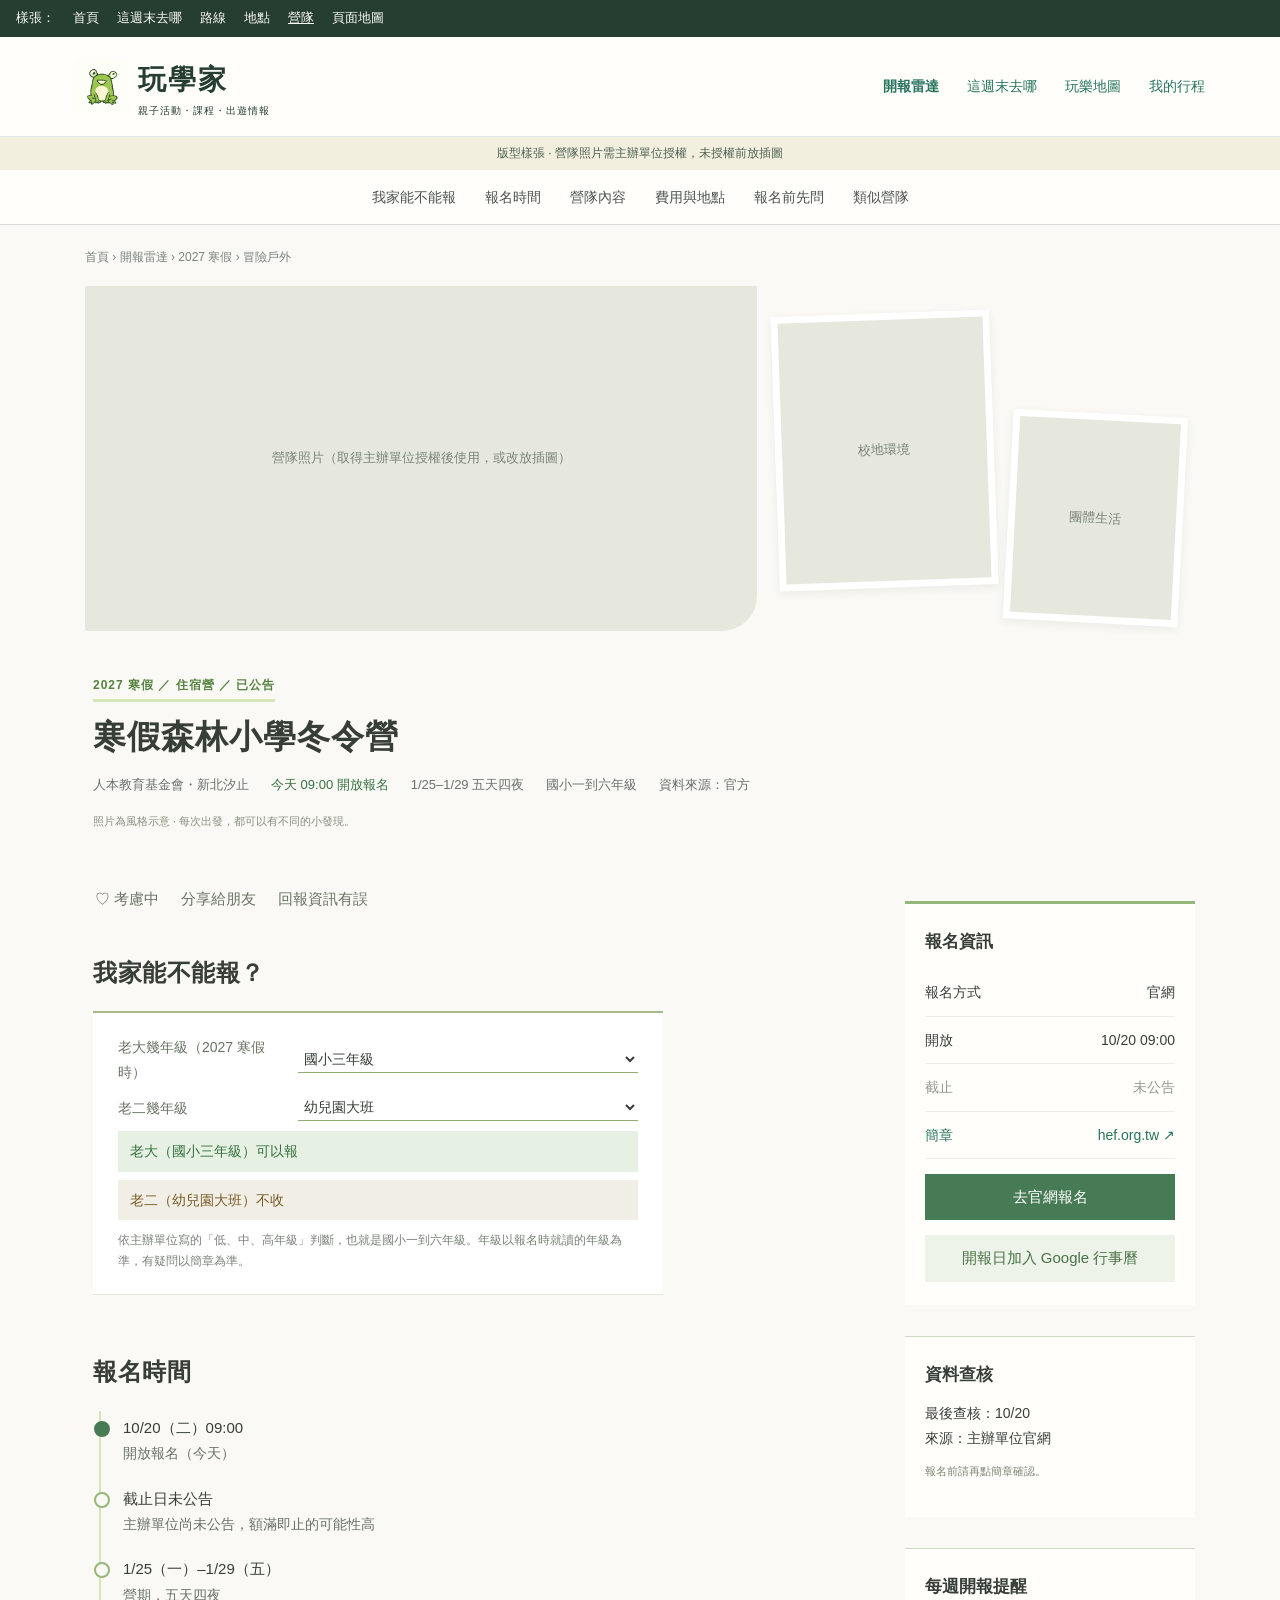
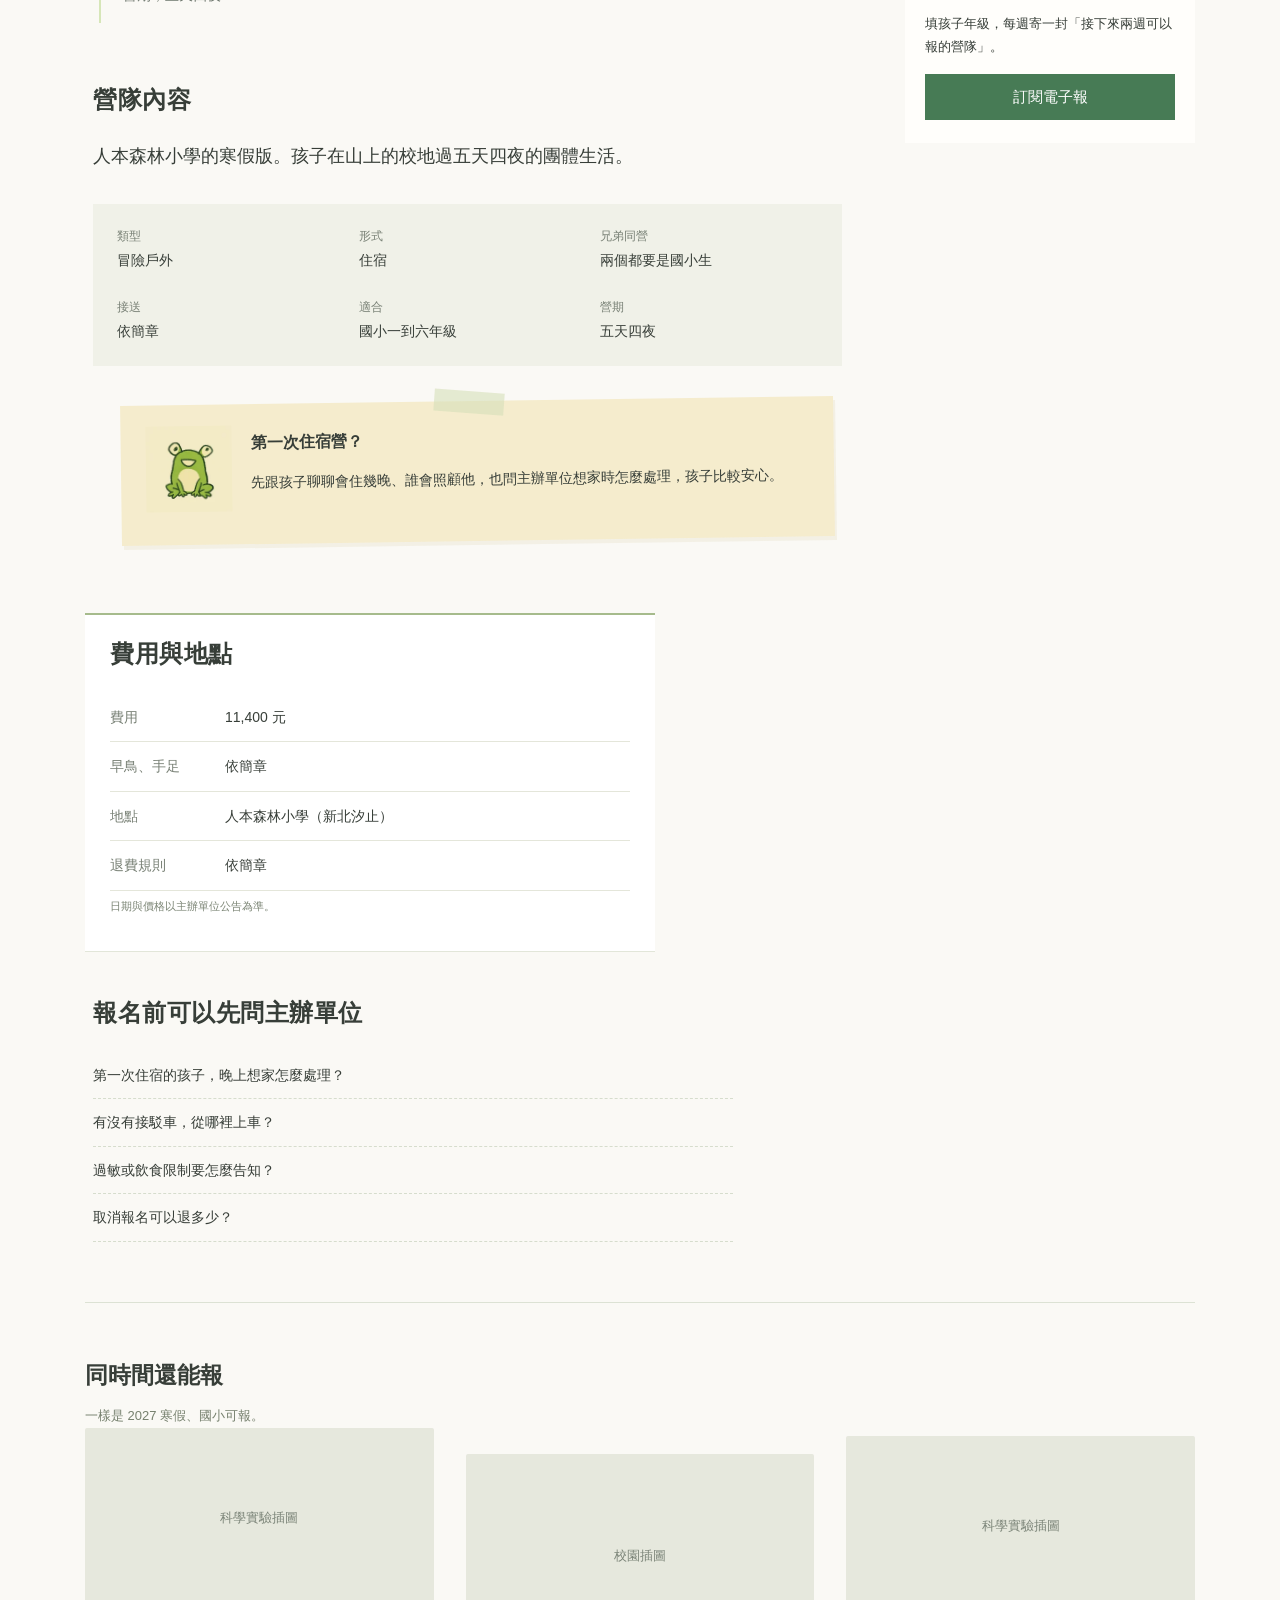
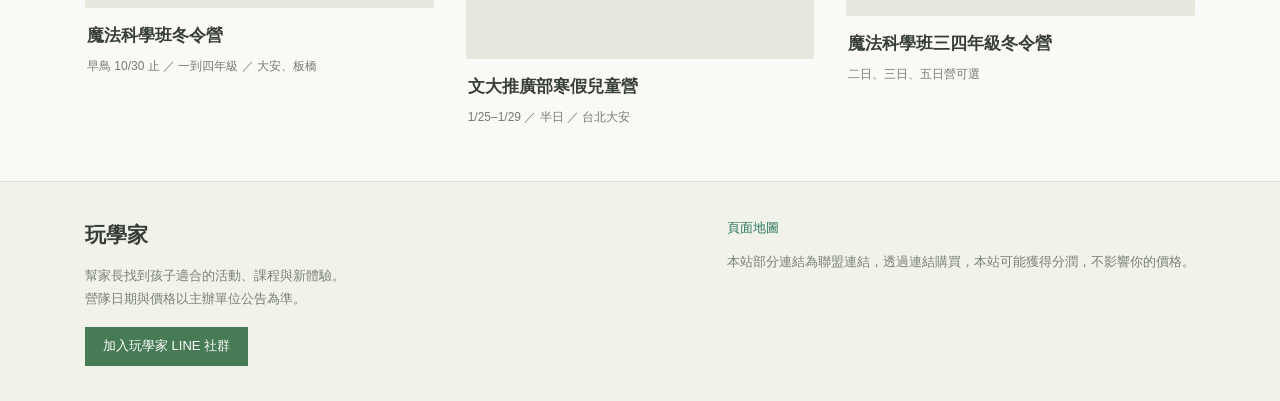
==== camp.html @ 2e958224 "玩學家網站樣張：首頁、這週末去哪、路線、地點、營隊 Co-Authored-By: Claude Opus 5.5 <noreply@anthropic.com>" ====
<!doctype html>
<html lang="zh-Hant"><head><meta charset="utf-8"><meta name="robots" content="noindex,nofollow"><meta name="viewport" content="width=device-width,initial-scale=1"><title>寒假森林小學冬令營｜玩學家開報雷達</title><link rel="stylesheet" href="wxj.css"></head><body>
<nav class="switcher" aria-label="樣張切換"><span>樣張：</span><a href="index.html">首頁</a><a href="weekend.html">這週末去哪</a><a href="route.html">路線</a><a href="place.html">地點</a><a href="camp.html" aria-current="page">營隊</a><a href="sitemap.html">頁面地圖</a></nav>
<header><div class="top"><a class="logo" href="index.html"><img src="assets/frog.webp" alt="玩學家青蛙"><span>玩學家<small>親子活動・課程・出遊情報</small></span></a><nav class="mainnav"><a href="camp.html" aria-current="page">開報雷達</a><a href="weekend.html">這週末去哪</a><a href="place.html">玩樂地圖</a><a href="#">我的行程</a></nav></div></header>
<div class="preview">版型樣張 · 營隊照片需主辦單位授權，未授權前放插圖</div>
<nav class="subnav" aria-label="頁內導覽"><a href="#who">我家能不能報</a><a href="#dates">報名時間</a><a href="#about">營隊內容</a><a href="#cost">費用與地點</a><a href="#ask">報名前先問</a><a href="#more">類似營隊</a></nav>
<main class="wrap"><div class="crumb">首頁 › 開報雷達 › 2027 寒假 › 冒險戶外</div>
<div class="photos"><div class="ph">營隊照片（取得主辦單位授權後使用，或改放插圖）</div><div class="small"><div class="ph">校地環境</div><div class="ph">團體生活</div></div></div>
<div class="title"><div class="type">2027 寒假 ／ 住宿營 ／ 已公告</div><h1>寒假森林小學冬令營</h1><div class="subline"><span>人本教育基金會・新北汐止</span><span class="ok">今天 09:00 開放報名</span><span>1/25–1/29 五天四夜</span><span>國小一到六年級</span><span>資料來源：官方</span></div></div>
<div class="layout"><div class="content">
<section class="panel" id="who"><div class="tools"><button id="save" aria-pressed="false">♡ 考慮中</button><button id="share">分享給朋友</button><button id="edit">回報資訊有誤</button></div>
<h2>我家能不能報？</h2>
<div class="who"><label for="g1">老大幾年級（2027 寒假時）<select id="g1"><option>國小三年級</option><option>幼兒園大班</option><option>國小一年級</option><option>國小六年級</option><option>國中一年級</option></select></label><label for="g2">老二幾年級<select id="g2"><option>幼兒園大班</option><option>國小三年級</option><option>國小一年級</option><option>不用選</option></select></label><div class="res" id="res"></div><small>依主辦單位寫的「低、中、高年級」判斷，也就是國小一到六年級。年級以報名時就讀的年級為準，有疑問以簡章為準。</small></div></section>

<section class="panel" id="dates"><h2 style="margin-top:0">報名時間</h2><div class="tl"><div class="now"><b>10/20（二）09:00</b><span>開放報名（今天）</span></div><div><b>截止日未公告</b><span>主辦單位尚未公告，額滿即止的可能性高</span></div><div><b>1/25（一）–1/29（五）</b><span>營期，五天四夜</span></div></div></section>

<section class="panel" id="about"><h2 style="margin-top:0">營隊內容</h2><p class="intro">人本森林小學的寒假版。孩子在山上的校地過五天四夜的團體生活。</p><div class="facts"><div><span>類型</span><strong>冒險戶外</strong></div><div><span>形式</span><strong>住宿</strong></div><div><span>兄弟同營</span><strong>兩個都要是國小生</strong></div><div><span>接送</span><strong>依簡章</strong></div><div><span>適合</span><strong>國小一到六年級</strong></div><div><span>營期</span><strong>五天四夜</strong></div></div>
<div class="note"><img src="assets/frog.webp" alt="青蛙提醒"><div><h3>第一次住宿營？</h3><p>先跟孩子聊聊會住幾晚、誰會照顧他，也問主辦單位想家時怎麼處理，孩子比較安心。</p></div></div></section>

<section class="panel" id="cost"><h2 style="margin-top:0">費用與地點</h2><div class="row"><span>費用</span><span>11,400 元</span></div><div class="row"><span>早鳥、手足</span><span>依簡章</span></div><div class="row"><span>地點</span><span>人本森林小學（新北汐止）</span></div><div class="row"><span>退費規則</span><span>依簡章</span></div><p class="source-label">日期與價格以主辦單位公告為準。</p></section>

<section class="panel" id="ask"><h2 style="margin-top:0">報名前可以先問主辦單位</h2><div class="ask"><div>第一次住宿的孩子，晚上想家怎麼處理？</div><div>有沒有接駁車，從哪裡上車？</div><div>過敏或飲食限制要怎麼告知？</div><div>取消報名可以退多少？</div></div></section>
</div>
<aside><section class="panel"><h3>報名資訊</h3><div class="official">報名方式 <b>官網</b></div><div class="official">開放 <b>10/20 09:00</b></div><div class="official disabled">截止 <b>未公告</b></div><a class="official" href="https://hef.org.tw/forest-camp/" target="_blank" rel="noopener">簡章 <b>hef.org.tw ↗</b></a><a class="button" href="https://hef.org.tw/forest-camp/" target="_blank" rel="noopener">去官網報名</a><button class="button" id="cal" style="width:100%;background:#eef3e9;color:#497346">開報日加入 Google 行事曆</button></section>
<section class="panel"><h3>資料查核</h3><p style="font-size:14px">最後查核：10/20<br>來源：主辦單位官網</p><p class="source-label">報名前請再點簡章確認。</p></section>
<section class="panel"><h3>每週開報提醒</h3><p style="font-size:13px">填孩子年級，每週寄一封「接下來兩週可以報的營隊」。</p><button class="button" id="sub" style="width:100%">訂閱電子報</button></section></aside></div>
<section class="related" id="more"><h2>同時間還能報</h2><p style="color:#76806e;font-size:13px">一樣是 2027 寒假、國小可報。</p><div class="related-grid"><article><div class="ph">科學實驗插圖</div><div class="text"><h3>魔法科學班冬令營</h3><p>早鳥 10/30 止 ／ 一到四年級 ／ 大安、板橋</p></div></article><article><div class="ph">校園插圖</div><div class="text"><h3>文大推廣部寒假兒童營</h3><p>1/25–1/29 ／ 半日 ／ 台北大安</p></div></article><article><div class="ph">科學實驗插圖</div><div class="text"><h3>魔法科學班三四年級冬令營</h3><p>二日、三日、五日營可選</p></div></article></div></section></main>
<footer class="bottom"><div class="wrap footgrid"><div><b style="font-size:21px">玩學家</b><p>幫家長找到孩子適合的活動、課程與新體驗。<br>營隊日期與價格以主辦單位公告為準。</p><a class="line-join" href="#">加入玩學家 LINE 社群</a></div><div><a href="sitemap.html">頁面地圖</a><p>本站部分連結為聯盟連結，透過連結購買，本站可能獲得分潤，不影響你的價格。</p></div></div></footer>
<div class="toast" role="status"></div>
<script>
function toast(t){var e=document.querySelector('.toast');e.textContent=t;e.style.display='block';setTimeout(function(){e.style.display='none'},3500)}
(function(){var ok=['國小一年級','國小二年級','國小三年級','國小四年級','國小五年級','國小六年級'];
function one(label,v){if(v==='不用選')return '';var y=ok.indexOf(v)>=0;return '<div class="'+(y?'yes':'no')+'">'+label+'（'+v+'）'+(y?'可以報':'不收')+'</div>'}
function upd(){document.getElementById('res').innerHTML=one('老大',document.getElementById('g1').value)+one('老二',document.getElementById('g2').value)}
document.getElementById('g1').addEventListener('change',upd);document.getElementById('g2').addEventListener('change',upd);upd()})();
var b=document.querySelector('#save');b.onclick=function(){var on=b.getAttribute('aria-pressed')!=='true';b.setAttribute('aria-pressed',on);b.textContent=on?'♥ 考慮中':'♡ 考慮中';toast(on?'已加到「考慮中」（樣張不會真的存）':'已移除')};
document.querySelector('#share').onclick=function(){toast('正式版會開 LINE 分享，附上開報日和簡章連結')};
document.querySelector('#edit').onclick=function(){toast('正式版會開回報表單')};
document.querySelector('#cal').onclick=function(){toast('正式版會把開報日加到 Google 行事曆')};
document.querySelector('#sub').onclick=function(){toast('電子報規劃中，樣張不收集電子郵件')};
document.querySelectorAll('.line-join').forEach(function(a){a.onclick=function(e){e.preventDefault();toast('正式版會開 LINE 加入社群；社群公告只放玩學家網站連結')}});
</script>
</body></html>
---- wxj.css ----
/* 玩學家內頁共用樣式：第一、二層逐字取自參考稿 /activity（2026-10-20 從使用者已登入的 Chrome 取出），第三層是我們多出來的功能 */
* { box-sizing: border-box; }
html { scroll-behavior: smooth; scroll-padding-top: 75px; }
body { margin: 0px; color: rgb(52, 59, 57); background: rgb(243, 244, 243); font-family: "Microsoft JhengHei", Arial, sans-serif; font-size: 15px; line-height: 1.75; }
a { color: rgb(40, 116, 94); text-decoration: none; }
a:hover { text-decoration: underline; }
button { font: inherit; cursor: pointer; }
header { background: white; border-bottom: 1px solid rgb(228, 231, 228); }
.top { max-width: 1180px; margin: auto; display: flex; align-items: center; justify-content: space-between; padding: 18px 25px; }
.logo { display: flex; align-items: center; color: rgb(38, 62, 50); font-weight: 900; font-size: 28px; letter-spacing: 2px; }
.logo img { width: 54px; height: 54px; object-fit: contain; margin-right: 9px; }
.logo small { display: block; font-size: 10px; font-weight: 400; letter-spacing: 1px; line-height: 1.4; }
.mainnav { display: flex; gap: 28px; font-size: 14px; }
.preview { background: rgb(237, 244, 235); color: rgb(77, 98, 79); font-size: 12px; text-align: center; padding: 6px 15px; }
.subnav { position: sticky; top: 0px; z-index: 5; background: white; border-bottom: 1px solid rgb(221, 221, 221); display: flex; justify-content: center; gap: 35px; padding: 15px; }
.subnav a { color: rgb(76, 83, 80); font-size: 14px; }
.subnav a:hover { color: rgb(38, 113, 83); }
.wrap { max-width: 1180px; padding: 0px 25px; margin: auto; }
.crumb { font-size: 12px; padding: 16px 0px; color: rgb(121, 131, 125); }
.photos { display: grid; grid-template-columns: 2fr 1fr; gap: 5px; height: 330px; }
.photos img, .photos .ph { height: 100%; width: 100%; object-fit: cover; }
.photos .small { display: grid; grid-template-columns: 1fr 1fr; gap: 5px; min-height: 0px; }
.title { background: white; padding: 25px 30px; margin-bottom: 25px; border-bottom: 3px solid rgb(113, 170, 100); }
.title .type { color: rgb(85, 131, 64); font-size: 12px; font-weight: bold; }
h1 { font-size: 32px; margin: 5px 0px 10px; letter-spacing: 1px; line-height: 1.4; }
.subline { display: flex; flex-wrap: wrap; gap: 8px 22px; color: rgb(106, 114, 109); font-size: 13px; }
.layout { display: grid; grid-template-columns: minmax(0px, 1fr) 310px; gap: 26px; align-items: start; }
.panel { background: white; padding: 28px 30px; margin-bottom: 22px; border: 1px solid rgb(228, 231, 227); }
.tools { display: flex; gap: 12px; padding-bottom: 22px; border-bottom: 1px solid rgb(230, 233, 229); }
.tools button { background: white; border: 1px solid rgb(219, 225, 218); border-radius: 22px; padding: 7px 18px; color: rgb(74, 85, 77); }
.tools button[aria-pressed="true"] { background: rgb(231, 241, 227); color: rgb(53, 113, 65); }
h2 { font-size: 23px; margin: 24px 0px 14px; line-height: 1.4; }
h3 { font-size: 17px; margin: 0px 0px 12px; }
.intro { font-size: 17px; line-height: 1.9; }
p { margin: 12px 0px; }
.facts { display: grid; grid-template-columns: repeat(3, 1fr); border-top: 1px solid rgb(229, 233, 227); border-bottom: 1px solid rgb(229, 233, 227); padding: 18px 0px; margin-top: 22px; gap: 16px; }
.facts span { display: block; font-size: 12px; color: rgb(120, 128, 117); }
.facts strong { font-size: 14px; }
.note { background: rgb(241, 245, 237); border-left: 3px solid rgb(133, 171, 108); padding: 17px 20px; margin: 22px 0px; display: flex; gap: 16px; }
.note img { width: 64px; height: 78px; object-fit: contain; mix-blend-mode: multiply; }
.note p { margin: 0px; font-size: 14px; }
.byline { color: rgb(120, 128, 117); font-size: 12px; margin-top: 20px; }
.row { display: grid; grid-template-columns: 110px 1fr; padding: 12px 0px; border-bottom: 1px solid rgb(236, 238, 234); font-size: 14px; }
.row span:first-child { color: rgb(120, 128, 117); }
.badge { display: inline-block; background: rgb(255, 241, 214); color: rgb(138, 99, 27); padding: 4px 10px; font-size: 12px; }
.check { border-left: 3px solid rgb(215, 168, 71); }
.check small { color: rgb(122, 129, 121); display: block; margin-top: 12px; }
aside .panel { padding: 23px; }
aside { position: sticky; top: 78px; }
.official { display: block; padding: 11px 0px; border-bottom: 1px solid rgb(228, 232, 226); font-size: 14px; }
.official b { float: right; font-weight: 400; }
.disabled { color: rgb(146, 154, 146); }
.button { display: block; text-align: center; background: rgb(57, 123, 89); color: white; padding: 10px; margin-top: 15px; border: 0px; }
.map { height: 165px; background: rgb(238, 240, 233); display: grid; place-content: center; color: rgb(123, 132, 120); border: 1px solid rgb(221, 226, 216); margin: 17px 0px; font-size: 13px; text-align: center; }
.faq details { border-bottom: 1px solid rgb(229, 233, 227); padding: 14px 0px; font-size: 14px; }
.faq summary { cursor: pointer; font-weight: bold; }
.faq p { color: rgb(104, 114, 104); }
.related { padding: 20px 0px 40px; }
.related-grid { display: grid; grid-template-columns: repeat(3, 1fr); gap: 22px; }
.related article { background: white; border: 1px solid rgb(226, 230, 223); }
.related img, .related .ph { width: 100%; height: 160px; object-fit: cover; }
.related .text { padding: 14px 18px; }
.related h3 { margin-bottom: 5px; }
.related p { font-size: 12px; color: rgb(116, 125, 113); margin: 0px; }
.bottom { background: white; border-top: 1px solid rgb(221, 226, 217); padding: 35px 0px; font-size: 13px; }
.footgrid { display: flex; justify-content: space-between; gap: 25px; }
.footgrid p { max-width: 500px; color: rgb(121, 129, 116); }
.toast { position: fixed; bottom: 22px; left: 50%; transform: translateX(-50%); padding: 12px 20px; background: rgb(40, 77, 57); color: white; z-index: 20; display: none; max-width: 90%; font-size: 14px; }
.source-label { font-size: 11px; color: rgb(123, 133, 117); margin-top: 5px; }
.mobile-menu { display: none; }
ul { padding-left: 22px; }
li { margin-bottom: 8px; }
@media (max-width: 760px) {
  .top { padding: 12px 18px; }
  .logo { font-size: 25px; }
  .mainnav { gap: 13px; font-size: 12px; }
  .mainnav a:last-child { display: none; }
  .wrap { padding: 0px 16px; }
  .subnav { justify-content: flex-start; overflow-x: auto; gap: 24px; white-space: nowrap; padding: 12px 18px; }
  .photos { height: 230px; grid-template-columns: 1.6fr 1fr; }
  .photos .small { grid-template-columns: 1fr; }
  .photos .small img:last-child,   .photos .small .ph:last-child { display: none; }
  .title { padding: 20px; margin-bottom: 18px; }
  h1 { font-size: 26px; }
  .layout { display: flex; flex-direction: column; gap: 0px; }
  .content, aside { width: 100%; }
  aside { position: static; }
  .panel { padding: 22px 20px; }
  .facts { grid-template-columns: repeat(2, 1fr); }
  .intro { font-size: 15px; }
  .related-grid { grid-template-columns: 1fr; }
  .related article { display: grid; grid-template-columns: 120px 1fr; }
  .related img,   .related .ph { height: 125px; }
  .footgrid { display: block; }
  .row { grid-template-columns: 90px 1fr; }
  .tools { gap: 8px; }
  .tools button { padding: 6px 13px; }
  h2 { font-size: 21px; }
}
/* ---- 第二層：筆記本風（原 assets/notebook.css） ---- */
body { background: rgb(250, 249, 245); color: rgb(55, 62, 56); }
header { background: rgb(255, 254, 251); }
.preview { background: rgb(242, 239, 223); }
.subnav { background: rgba(255, 254, 251, 0.96); gap: 29px; }
.wrap { max-width: 1160px; }
.crumb { padding: 22px 0px 18px; }
.photos { height: 380px; grid-template-columns: 1.65fr 1fr; gap: 18px; padding-right: 12px; align-items: start; }
.photos > img, .photos > .ph { height: 345px; border-radius: 2px 2px 35px; }
.photos .small { height: 355px; grid-template-columns: 1fr 0.8fr; align-items: start; padding-top: 27px; gap: 14px; }
.photos .small img:first-child, .photos .small .ph:first-child { height: 275px; transform: rotate(-2deg); border: 7px solid white; box-shadow: rgba(45, 60, 53, 0.07) 0px 3px 9px; }
.photos .small img:last-child, .photos .small .ph:last-child { height: 210px; margin-top: 100px; transform: rotate(3deg); border: 7px solid white; box-shadow: rgba(45, 60, 53, 0.07) 0px 3px 9px; }
.title { background: none; border: 0px; padding: 5px 8px 28px; margin-bottom: 8px; max-width: 850px; }
.title .type { display: inline-block; letter-spacing: 1px; border-bottom: 3px solid rgb(214, 230, 184); padding-bottom: 3px; }
h1 { font-size: 33px; margin: 12px 0px 14px; }
.layout { grid-template-columns: minmax(0px, 1fr) 290px; gap: 55px; }
.content > .panel { border: 0px; background: none; padding: 12px 8px 28px; margin-bottom: 20px; }
.content > .panel h2 { font-size: 24px; margin-bottom: 22px; letter-spacing: 0.5px; }
.tools { border: 0px; padding: 0px 0px 12px; gap: 18px; }
.tools button { border: 0px; border-radius: 0px; background: none; padding: 7px 2px; color: rgb(105, 115, 100); }
.tools button:hover { border-bottom: 1px solid rgb(144, 172, 112); }
.intro { font-size: 18px; line-height: 2; max-width: 640px; }
.content p { line-height: 1.95; }
.facts { background: rgb(240, 241, 232); border: 0px; padding: 22px 24px; grid-template-columns: repeat(3, 1fr); margin: 30px 0px 35px; gap: 24px; }
.facts strong { font-weight: 500; }
.note { position: relative; background: rgb(245, 236, 205); border: 0px; padding: 25px 25px 23px; transform: rotate(-0.8deg); margin: 30px 8px 24px 28px; box-shadow: rgba(217, 207, 172, 0.22) 2px 4px 0px; gap: 19px; }
.note::before { content: ""; position: absolute; top: -10px; left: 44%; width: 70px; height: 22px; background: rgba(213, 223, 186, 0.6); transform: rotate(5deg); }
.note img { width: 86px; height: 106px; margin-top: -14px; }
.note h3 { font-size: 16px; }
.byline { padding-top: 10px; }
.row { grid-template-columns: 115px 1fr; border-color: rgb(228, 230, 218); }
.content #info { padding-bottom: 20px; }
.content #cost { max-width: 570px; margin: 5px 0px 32px; padding: 22px 25px; background: white; border-top: 2px solid rgb(166, 187, 140); border-bottom: 1px solid rgb(226, 230, 217); }
.content #check { background: rgb(241, 238, 229); border-width: 0px 0px 0px 3px; border-style: none none none solid; border-color: currentcolor currentcolor currentcolor rgb(210, 174, 88); border-image: none; padding: 22px 25px; margin-left: 18px; }
.badge { background: rgb(248, 232, 187); }
.content #faq { padding-top: 20px; }
.faq details { border-bottom: 1px dashed rgb(214, 221, 205); }
.faq summary { font-weight: 500; }
aside { padding-top: 34px; }
aside .panel { background: rgb(255, 254, 251); border-width: 1px 0px 0px; border-style: solid none none; border-color: rgb(207, 217, 199) currentcolor currentcolor; border-image: none; padding: 23px 20px; margin-bottom: 31px; }
aside .panel:first-child { border-top: 3px solid rgb(150, 183, 121); }
.official { border-color: rgb(236, 239, 231); }
.map { background: rgb(237, 240, 231); }
.button { background: rgb(71, 123, 85); }
.related { border-top: 1px solid rgb(220, 226, 212); margin-top: 12px; padding-top: 32px; }
.related-grid { gap: 32px; align-items: start; }
.related article { border: 0px; background: none; }
.related article:nth-child(2) { margin-top: 26px; }
.related article:nth-child(3) { margin-top: 8px; }
.related img, .related .ph { height: 180px; border-radius: 2px; }
.related article:nth-child(2) img, .related article:nth-child(2) .ph { height: 205px; }
.related .text { padding: 13px 2px; }
.related h3 { font-size: 17px; }
.bottom { background: rgb(241, 242, 233); }
.title::after { content: "照片為風格示意 · 每次出發，都可以有不同的小發現。"; display: block; font-size: 11px; color: rgb(138, 143, 129); margin-top: 15px; }
@media (max-width: 760px) {
  .photos { height: 290px; grid-template-columns: 1.5fr 1fr; gap: 12px; padding-right: 0px; }
  .photos > img,   .photos > .ph { height: 250px; border-radius: 2px 2px 24px; }
  .photos .small { padding-top: 25px; height: 260px; grid-template-columns: 1fr; }
  .photos .small img:first-child,   .photos .small .ph:first-child { height: 200px; border-width: 5px; }
  .photos .small img:last-child,   .photos .small .ph:last-child { display: none; }
  .title { padding: 0px 3px 20px; }
  h1 { font-size: 26px; }
  .layout { gap: 0px; }
  .content > .panel { padding: 10px 3px 25px; }
  .intro { font-size: 16px; }
  .facts { grid-template-columns: repeat(2, 1fr); padding: 18px; gap: 18px; }
  .note { margin-left: 8px; margin-right: 3px; padding: 22px 17px; gap: 12px; }
  .note img { width: 65px; height: 82px; }
  .content #check { margin-left: 0px; padding: 20px; }
  .content #cost { padding: 20px; }
  aside { padding-top: 0px; }
  .related-grid { gap: 24px; }
  .related article:nth-child(n) { margin-top: 0px; }
  .related article:nth-child(n) img,   .related article:nth-child(n) .ph { height: 125px; }
  .related .text { padding: 8px 0px 8px 15px; }
}

/* ---- 第三層：玩學家多出來的功能，沿用上面同一套顏色、線條和間距 ---- */
.switcher { background: rgb(38, 62, 50); color: rgb(250, 249, 245); font-size: 13px; padding: 7px 16px; display: flex; flex-wrap: wrap; gap: 4px 18px; }
.switcher a { color: rgb(250, 249, 245); }
.switcher a[aria-current="page"] { text-decoration: underline; }
.mainnav a[aria-current="page"] { font-weight: 700; }
.ph { background: rgb(230, 232, 221); color: rgb(123, 132, 120); display: flex; align-items: center; justify-content: center; text-align: center; font-size: 13px; padding: 12px; }
.subline .ok { color: rgb(53, 113, 65); }
.subline .warn { color: rgb(138, 99, 27); }

/* 天氣：跟「行程小卡」同一個淺綠底 */
.wx { display: grid; grid-template-columns: repeat(2, 1fr) 1.2fr; gap: 24px; background: rgb(240, 241, 232); padding: 20px 24px; margin: 10px 0px 6px; }
.wx span { display: block; font-size: 12px; color: rgb(120, 128, 117); }
.wx strong { font-weight: 500; font-size: 14px; }
.wx .rain strong { color: rgb(138, 99, 27); }
.wx small { font-size: 12px; color: rgb(120, 128, 117); align-self: center; }

/* 附近順遊：跟側欄「官方網站」那種一行一筆 */
.near { max-width: 640px; }
.near a { display: grid; grid-template-columns: 1fr auto; gap: 15px; padding: 12px 0px; border-bottom: 1px dashed rgb(214, 221, 205); color: rgb(55, 62, 56); font-size: 14px; }
.near a b { font-weight: 500; font-size: 15px; }
.near a small { display: block; color: rgb(120, 128, 117); font-size: 12px; }
.near a em { font-style: normal; color: rgb(100, 130, 74); font-size: 13px; align-self: center; }
.near a:hover { text-decoration: none; }
.near a:hover b { color: rgb(40, 116, 94); }

/* 路線時間表：左邊時間標籤沿用首頁 list-row 的小綠塊 */
.plan { max-width: 640px; }
.step { display: grid; grid-template-columns: 70px 1fr; gap: 18px; padding: 14px 0px; border-bottom: 1px dashed rgb(214, 221, 205); }
.step .t { color: rgb(100, 130, 74); background: rgb(238, 241, 229); text-align: center; font-size: 13px; padding: 6px; height: 35px; }
.step.lunch .t { background: rgb(248, 232, 187); color: rgb(138, 99, 27); }
.step h3 { font-size: 16px; margin: 0px 0px 3px; }
.step p { margin: 0px; font-size: 14px; color: rgb(104, 114, 104); }
.drive { padding: 6px 0px 6px 88px; font-size: 12px; color: rgb(138, 143, 129); }
.dep { display: flex; align-items: center; gap: 10px; font-size: 14px; color: rgb(105, 115, 100); margin-bottom: 8px; }
.dep select { font: inherit; border: 0px; border-bottom: 1px solid rgb(144, 172, 112); background: none; padding: 3px 2px; }
.two { display: grid; grid-template-columns: repeat(2, 1fr); gap: 24px; background: rgb(240, 241, 232); padding: 22px 24px; max-width: 640px; }
.two span { display: block; font-size: 12px; color: rgb(120, 128, 117); }

/* 營隊：「我家能不能報」放在跟費用一樣的白卡 */
.who { max-width: 570px; padding: 22px 25px; background: white; border-top: 2px solid rgb(166, 187, 140); border-bottom: 1px solid rgb(226, 230, 217); }
.who label { display: grid; grid-template-columns: 170px 1fr; align-items: center; gap: 10px; font-size: 14px; color: rgb(105, 115, 100); margin-bottom: 10px; }
.who select { font: inherit; border: 0px; border-bottom: 1px solid rgb(144, 172, 112); background: none; padding: 4px 2px; color: rgb(55, 62, 56); }
.who .res div { padding: 8px 12px; margin: 8px 0px; font-size: 14px; }
.who .yes { background: rgb(231, 241, 227); color: rgb(53, 113, 65); }
.who .no { background: rgb(241, 238, 229); color: rgb(122, 92, 40); }
.who small { display: block; color: rgb(122, 129, 121); font-size: 12px; margin-top: 10px; }
.tl { border-left: 2px solid rgb(214, 230, 184); margin-left: 6px; padding-left: 22px; max-width: 600px; }
.tl div { position: relative; padding: 4px 0px 16px; font-size: 14px; }
.tl div::before { content: ""; position: absolute; left: -29px; top: 10px; width: 12px; height: 12px; border-radius: 50%; background: rgb(250, 249, 245); border: 2px solid rgb(150, 183, 121); }
.tl div.now::before { background: rgb(71, 123, 85); border-color: rgb(71, 123, 85); }
.tl b { display: block; font-weight: 500; font-size: 15px; }
.tl span { color: rgb(104, 114, 104); }
.ask { max-width: 640px; }
.ask div { padding: 11px 0px; border-bottom: 1px dashed rgb(214, 221, 205); font-size: 14px; }

/* 這週末去哪：篩選沿用 .tools 文字按鈕，卡片沿用首頁 .cards */
.filters { padding: 6px 8px 18px; }
.fg { display: flex; flex-wrap: wrap; align-items: center; gap: 4px 18px; padding: 6px 0px; font-size: 14px; }
.fg .lab { width: 52px; font-size: 12px; color: rgb(120, 128, 117); }
.fg button { border: 0px; background: none; padding: 5px 2px; color: rgb(105, 115, 100); border-bottom: 1px solid transparent; }
.fg button:hover { border-bottom-color: rgb(144, 172, 112); }
.fg button[aria-pressed="true"] { color: rgb(40, 116, 94); border-bottom: 2px solid rgb(40, 116, 94); }
.cards { display: grid; grid-template-columns: repeat(3, 1fr); gap: 32px; align-items: start; }
.card { position: relative; color: rgb(55, 62, 56); }
.card:nth-child(2) { margin-top: 26px; }
.card:nth-child(3) { margin-top: 8px; }
.card .ph { width: 100%; height: 200px; border-radius: 2px; }
.card:first-child .ph { border-radius: 2px 2px 35px; }
.card .tag { font-size: 11px; color: rgb(123, 144, 95); margin-top: 12px; letter-spacing: 1px; }
.card h3 { font-size: 19px; line-height: 1.6; margin: 6px 0px 5px; }
.card p { font-size: 14px; color: rgb(104, 114, 104); margin: 0px 0px 8px; }
.card .meta { font-size: 12px; color: rgb(126, 135, 118); line-height: 1.9; }
.card .meta .rain { color: rgb(138, 99, 27); }
.card:hover { text-decoration: none; }
.card:hover h3 { color: rgb(71, 123, 85); }
.list-row { display: grid; grid-template-columns: 70px 1fr auto; gap: 15px; padding: 13px 0px; border-bottom: 1px dashed rgb(214, 221, 204); color: rgb(55, 62, 56); }
.list-row .label { color: rgb(100, 130, 74); background: rgb(238, 241, 229); text-align: center; font-size: 12px; padding: 6px; height: 35px; }
.list-row h3 { font-size: 15px; margin: 0px 0px 3px; }
.list-row small { font-size: 12px; color: rgb(130, 137, 117); }
.list-row em { font-style: normal; font-size: 13px; align-self: center; color: rgb(40, 116, 94); }
.list-row:hover { text-decoration: none; }
.week-head { display: grid; grid-template-columns: 1fr 360px; gap: 55px; align-items: end; padding: 10px 8px 22px; }
.week-head .wx { grid-template-columns: repeat(2, 1fr); margin: 0px; }
.cols { display: grid; grid-template-columns: minmax(0px, 1fr) 290px; gap: 55px; align-items: start; }

@media (max-width: 760px) {
  .wx { grid-template-columns: repeat(2, 1fr); padding: 18px; gap: 16px; }
  .wx small { grid-column: 1 / -1; }
  .two { grid-template-columns: 1fr; gap: 12px; padding: 18px; }
  .who label { grid-template-columns: 1fr; gap: 2px; }
  .who { padding: 20px; }
  .cards { grid-template-columns: 1fr; gap: 24px; }
  .card:nth-child(n) { margin-top: 0px; }
  .card .ph { height: 180px; }
  .week-head, .cols { grid-template-columns: 1fr; gap: 18px; }
  .fg .lab { width: 100%; }
  .drive { padding-left: 88px; }
}

/* LINE 社群入口：沿用側欄 .button 的綠 */
.line-join { display: inline-block; background: rgb(71, 123, 85); color: white; padding: 8px 18px; font-size: 13px; margin-top: 4px; border: 0px; }
.line-join:hover { text-decoration: none; background: rgb(57, 105, 72); }
.line-panel p { font-size: 13px; }
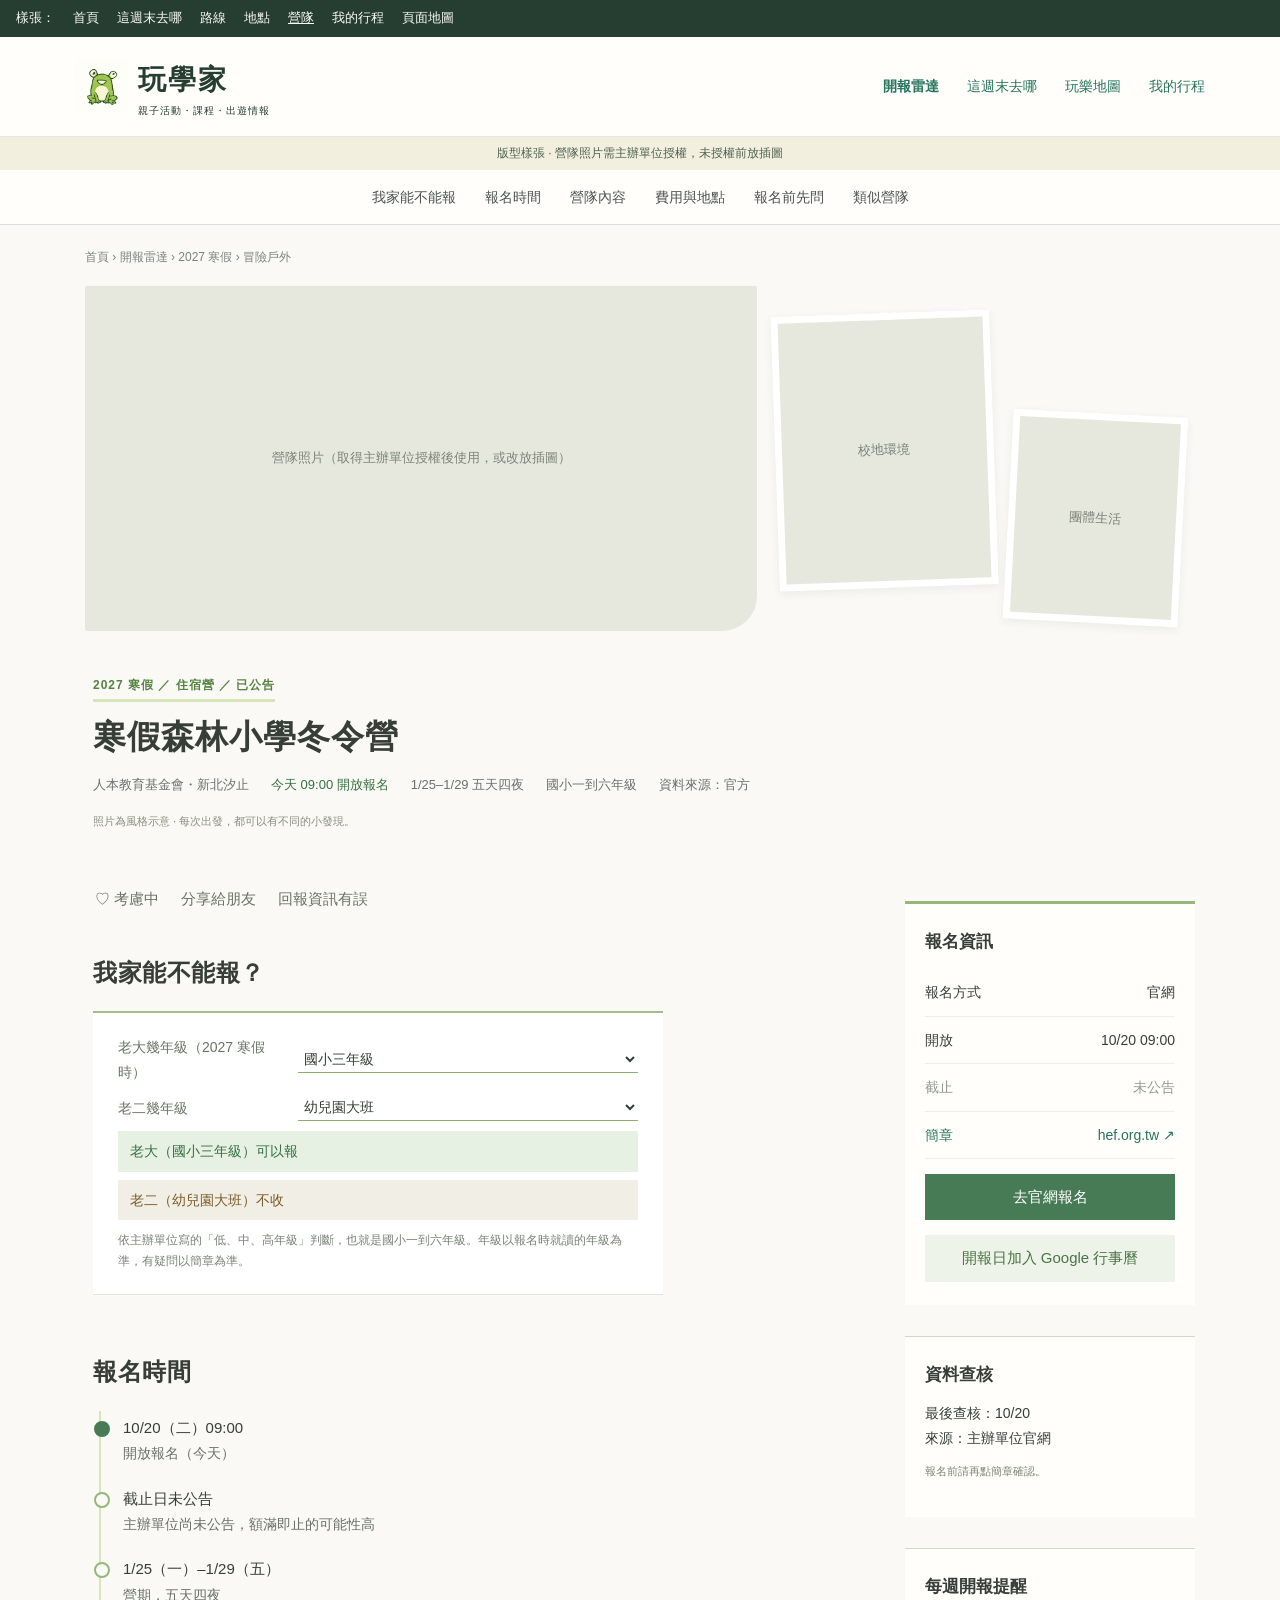
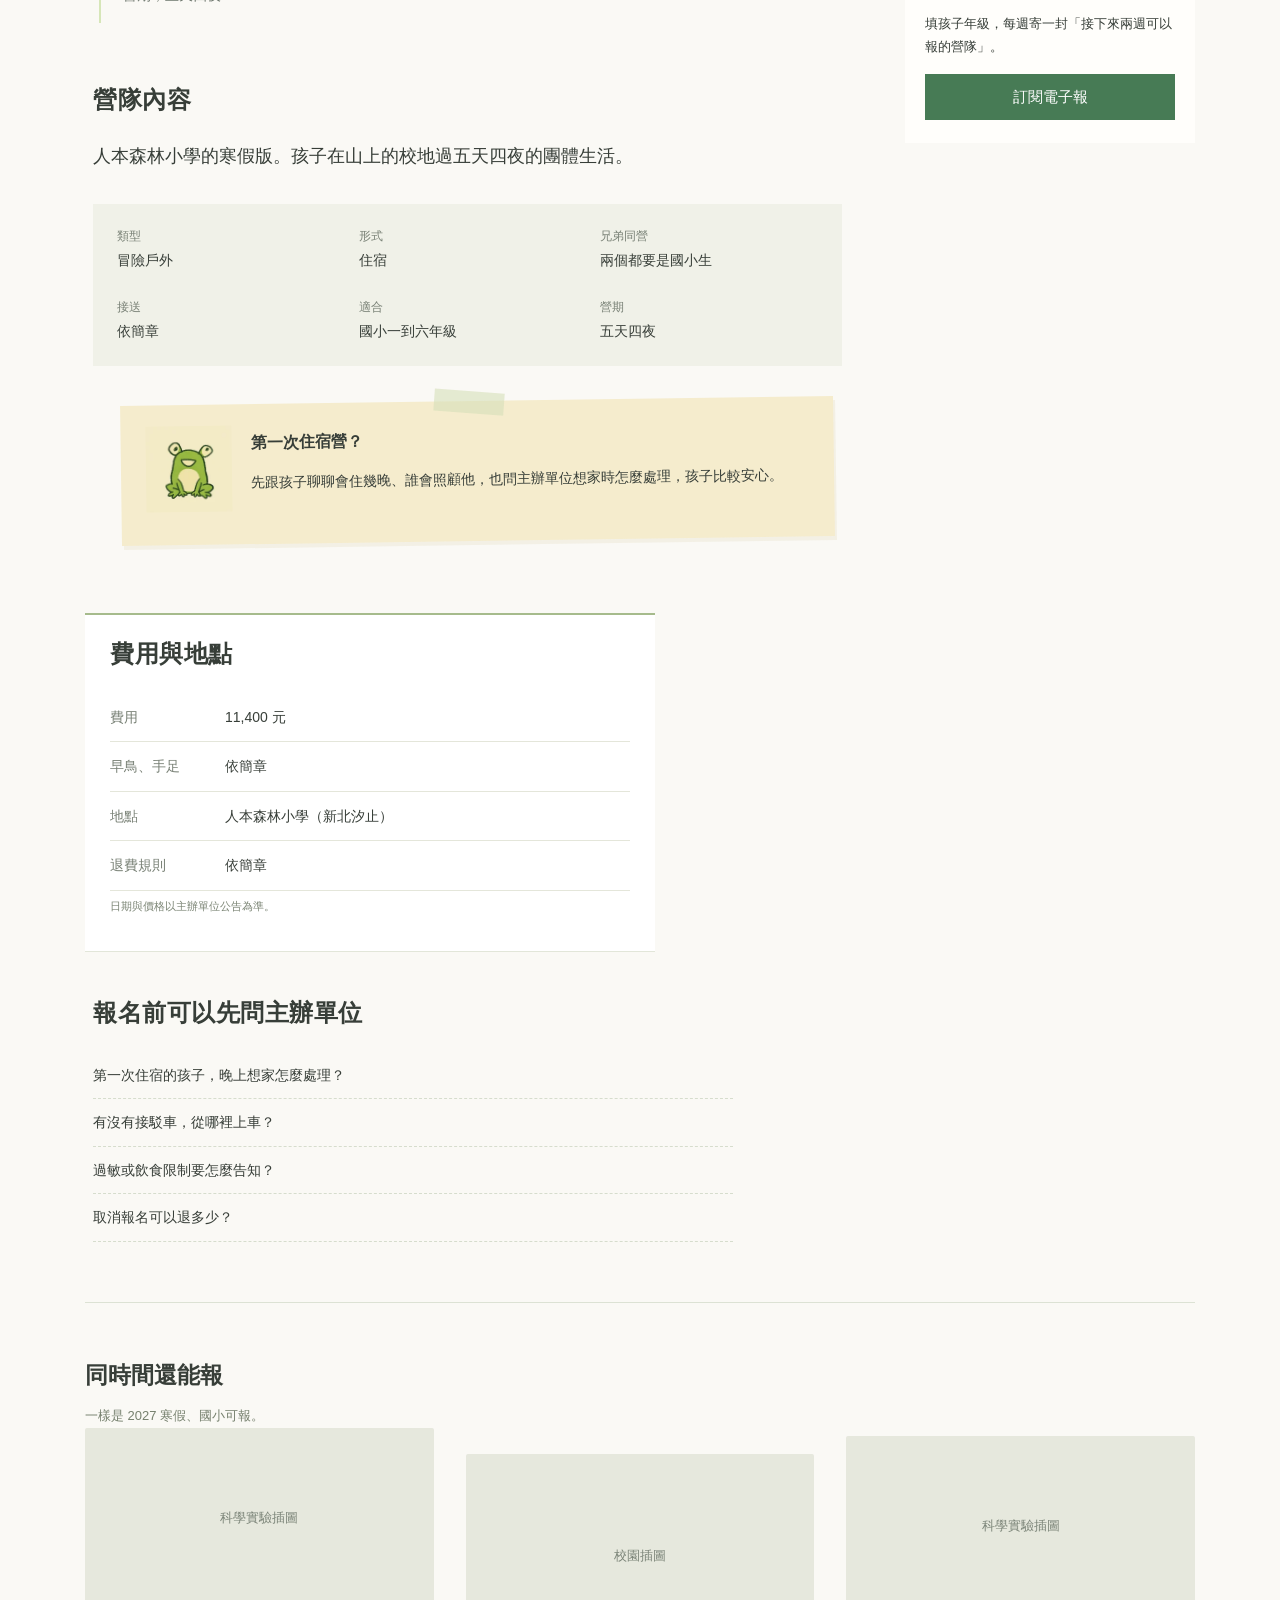
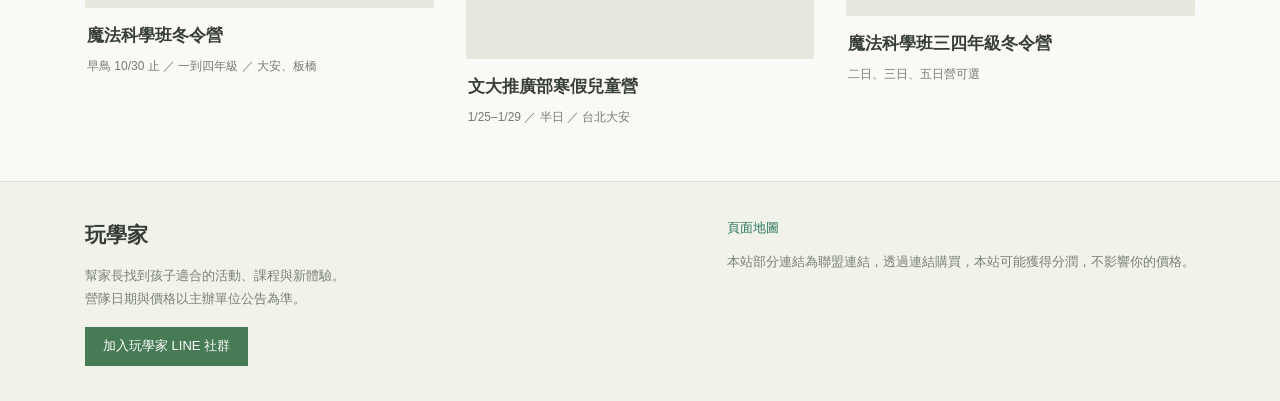
==== commit 74760adb: "新增「我的行程」樣張：拖拉排順序、時間表重算、天氣與公休提醒、唯讀分享連結；各頁選單連過去 Co-Authored-By: Claude Opus 5.5 <noreply@anthropic.com" ====
--- a/camp.html
+++ b/camp.html
@@ -1,7 +1,7 @@
 <!doctype html>
 <html lang="zh-Hant"><head><meta charset="utf-8"><meta name="robots" content="noindex,nofollow"><meta name="viewport" content="width=device-width,initial-scale=1"><title>寒假森林小學冬令營｜玩學家開報雷達</title><link rel="stylesheet" href="wxj.css"></head><body>
-<nav class="switcher" aria-label="樣張切換"><span>樣張：</span><a href="index.html">首頁</a><a href="weekend.html">這週末去哪</a><a href="route.html">路線</a><a href="place.html">地點</a><a href="camp.html" aria-current="page">營隊</a><a href="sitemap.html">頁面地圖</a></nav>
-<header><div class="top"><a class="logo" href="index.html"><img src="assets/frog.webp" alt="玩學家青蛙"><span>玩學家<small>親子活動・課程・出遊情報</small></span></a><nav class="mainnav"><a href="camp.html" aria-current="page">開報雷達</a><a href="weekend.html">這週末去哪</a><a href="place.html">玩樂地圖</a><a href="#">我的行程</a></nav></div></header>
+<nav class="switcher" aria-label="樣張切換"><span>樣張：</span><a href="index.html">首頁</a><a href="weekend.html">這週末去哪</a><a href="route.html">路線</a><a href="place.html">地點</a><a href="camp.html" aria-current="page">營隊</a><a href="mytrip.html">我的行程</a><a href="sitemap.html">頁面地圖</a></nav>
+<header><div class="top"><a class="logo" href="index.html"><img src="assets/frog.webp" alt="玩學家青蛙"><span>玩學家<small>親子活動・課程・出遊情報</small></span></a><nav class="mainnav"><a href="camp.html" aria-current="page">開報雷達</a><a href="weekend.html">這週末去哪</a><a href="place.html">玩樂地圖</a><a href="mytrip.html">我的行程</a></nav></div></header>
 <div class="preview">版型樣張 · 營隊照片需主辦單位授權，未授權前放插圖</div>
 <nav class="subnav" aria-label="頁內導覽"><a href="#who">我家能不能報</a><a href="#dates">報名時間</a><a href="#about">營隊內容</a><a href="#cost">費用與地點</a><a href="#ask">報名前先問</a><a href="#more">類似營隊</a></nav>
 <main class="wrap"><div class="crumb">首頁 › 開報雷達 › 2027 寒假 › 冒險戶外</div>
--- a/wxj.css
+++ b/wxj.css
@@ -278,3 +278,35 @@
 .line-join { display: inline-block; background: rgb(71, 123, 85); color: white; padding: 8px 18px; font-size: 13px; margin-top: 4px; border: 0px; }
 .line-join:hover { text-decoration: none; background: rgb(57, 105, 72); }
 .line-panel p { font-size: 13px; }
+
+/* 我的行程：一站一列，可拖拉；時間標籤沿用 .step */
+.trip-bar { display: flex; flex-wrap: wrap; align-items: center; gap: 10px 26px; padding: 4px 0px 16px; font-size: 14px; color: rgb(105, 115, 100); }
+.trip-bar select { font: inherit; border: 0px; border-bottom: 1px solid rgb(144, 172, 112); background: none; padding: 3px 2px; color: rgb(55, 62, 56); }
+.stops { max-width: 680px; }
+.stop { display: grid; grid-template-columns: 70px 1fr auto; gap: 16px; padding: 14px 0px; border-bottom: 1px dashed rgb(214, 221, 205); background: rgb(250, 249, 245); }
+.stop[draggable="true"] { cursor: grab; }
+.stop.dragging { opacity: 0.4; }
+.stop.over { border-top: 2px solid rgb(40, 116, 94); }
+.stop .t { color: rgb(100, 130, 74); background: rgb(238, 241, 229); text-align: center; font-size: 13px; padding: 6px; height: 35px; }
+.stop.lunch .t { background: rgb(248, 232, 187); color: rgb(138, 99, 27); }
+.stop.home .t { background: rgb(241, 242, 233); color: rgb(120, 128, 117); }
+.stop h3 { font-size: 16px; margin: 0px 0px 2px; }
+.stop p { margin: 0px; font-size: 13px; color: rgb(104, 114, 104); }
+.stop .stay { font: inherit; font-size: 13px; border: 0px; border-bottom: 1px solid rgb(214, 221, 205); background: none; color: rgb(105, 115, 100); }
+.stop .warn { display: block; margin-top: 5px; font-size: 13px; color: rgb(138, 99, 27); }
+.stop .ctl { display: flex; gap: 4px; align-items: flex-start; }
+.stop .ctl button { border: 1px solid rgb(219, 225, 218); background: rgb(255, 254, 251); color: rgb(74, 85, 77); width: 30px; height: 30px; padding: 0px; font-size: 13px; }
+.stop .ctl button:hover { border-color: rgb(144, 172, 112); }
+.trip-drive { padding: 5px 0px 5px 86px; font-size: 12px; color: rgb(138, 143, 129); }
+.readonly .ctl, .readonly .stay { display: none; }
+.picks-list button { display: grid; grid-template-columns: 1fr auto; width: 100%; text-align: left; border: 0px; border-bottom: 1px solid rgb(236, 239, 231); background: none; padding: 10px 0px; font-size: 14px; color: rgb(55, 62, 56); }
+.picks-list button small { display: block; font-size: 12px; color: rgb(120, 128, 117); }
+.picks-list button em { font-style: normal; color: rgb(40, 116, 94); font-size: 13px; align-self: center; }
+.picks-list button[disabled] { opacity: 0.45; cursor: default; }
+.shared-banner { background: rgb(242, 239, 223); padding: 12px 18px; font-size: 14px; margin: 0px 8px 18px; display: none; }
+.readonly .shared-banner { display: block; }
+@media (max-width: 760px) {
+  .stop { grid-template-columns: 62px 1fr; }
+  .stop .ctl { grid-column: 1 / -1; justify-content: flex-end; }
+  .trip-drive { padding-left: 78px; }
+}
